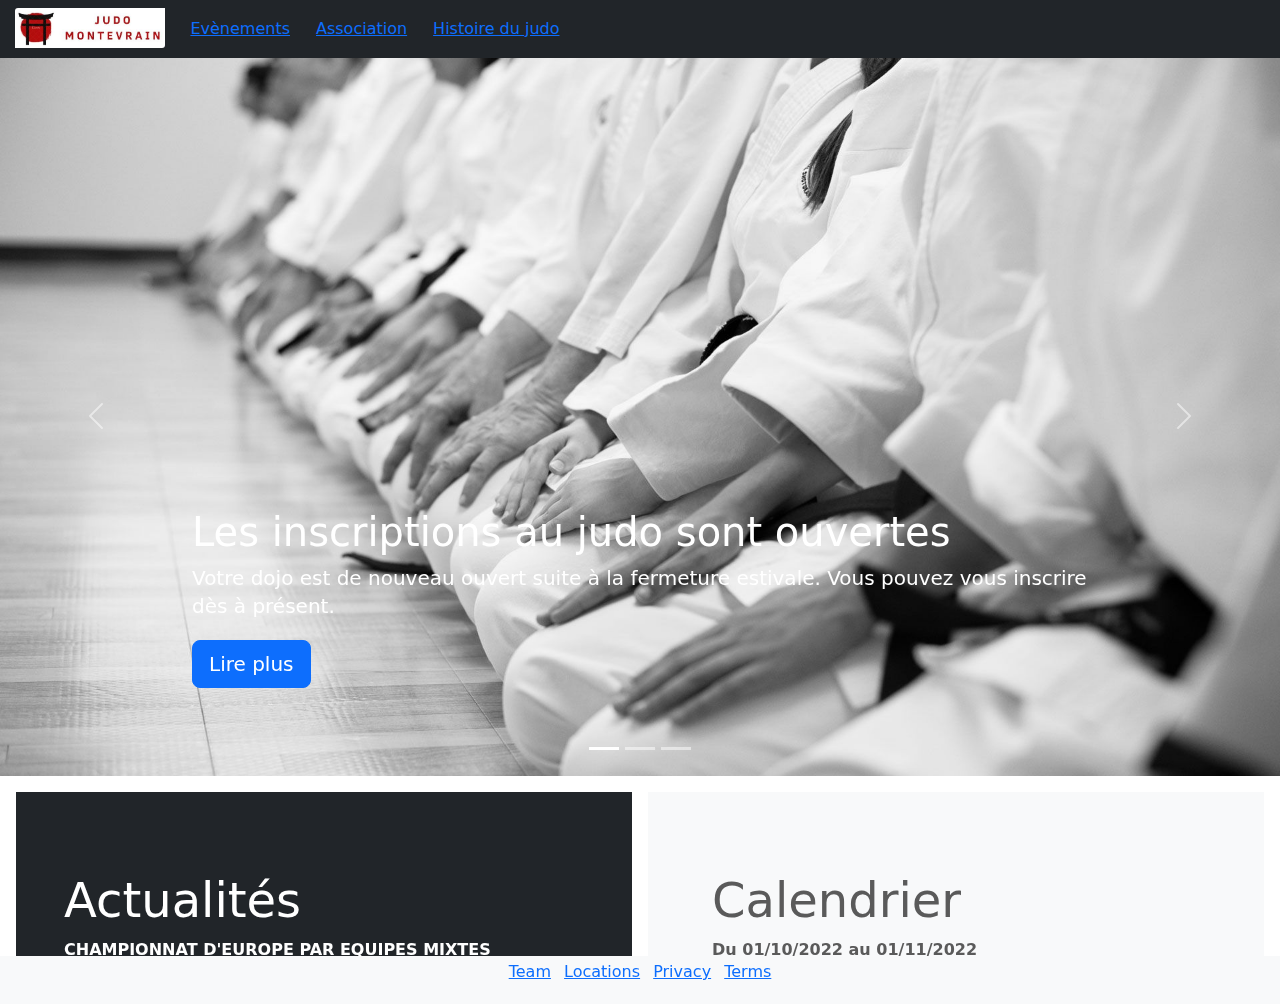
==== src/index.html @ 989186f9 "Integrate fluid version" ====
<!doctype html>
<html lang="en">
  <head>
    <meta charset="utf-8">
    <meta name="viewport" content="width=device-width, initial-scale=1">
    <meta name="description" content="Association de judo de Montévrain, venez nombreux. Première séance d'essai offerte.">
    <meta name="author" content="Justine Gachet">
    <meta name="generator" content="Ju 0.101.0">
    <title>Association de judo</title>    

<link href="../libraries/bootstrap-5.2.1-dist/css/bootstrap.min.css" rel="stylesheet">

    <style>
      .navbar {
        align-items: start;
      }

      .bd-placeholder-img {
        font-size: 1.125rem;
        text-anchor: middle;
        -webkit-user-select: none;
        -moz-user-select: none;
        user-select: none;
      }

      #logo_desktop {
        display: none;
        margin-left: 15px;
        border-radius: 3px 0 3px 0;
      }

      .container-fluid {
        width: calc(100% - 60px);
      }

      .toggler {
        width: 100%;
        display: flex;
        justify-content: end;
      }

      #logo_mobile {
        display: block;
        margin-left: 10px;
        border-radius: 3px 0 3px 0;
      }

      @media (min-width: 768px) {
        #logo_desktop {
          display: block;
        }
        #logo_mobile {
          display: none;
        }
        .toggler {
          display: none;
        }
      }
    </style>

    
    <!-- Custom styles for this template -->
    <link href="product.css" rel="stylesheet">
  </head>
  <body>

    <!-- Header -->
    
<header class="site-header sticky-top py-1">


  <nav class="navbar navbar-expand-md navbar-dark fixed-top bg-dark">
    <a class="logo" href="./index.html" >
      <img src="../assets/logo_desktop.jpg" height="40px" id="logo_desktop" class="align-self-start">
      <img src="../assets/logo_mobile.png" height="40px" id="logo_mobile" class="align-self-start">
    </a> 
    <div class="container-fluid">
      <div class="toggler">
        <button class="navbar-toggler" type="button" data-bs-toggle="collapse" data-bs-target="#navbarCollapse" aria-controls="navbarCollapse" aria-expanded="false" aria-label="Toggle navigation">
          <span class="navbar-toggler-icon"></span>
        </button>        
      </div>
      <div class="collapse navbar-collapse" id="navbarCollapse">
        <ul class="navbar-nav me-auto mb-2 mb-md-0">
          <li class="nav-item active">
            <button type="button" class="btn btn-link py-2" onclick="switchIframeSrc('event.html')">Evènements</button>
          </li>
          <li class="nav-item">
            <button type="button" class="btn btn-link py-2" onclick="switchIframeSrc('asso.html')">Association</button>
          </li>
          <li class="nav-item">
            <button type="button" class="btn btn-link py-2" onclick="switchIframeSrc('le_judo.html')">Histoire du judo</button>
          </li>
        </ul>
      </div>
    </div>
  </nav>


</header>

    <!-- Main -->

<main class="content" style="height: 100vh; margin-top: 48px;">
  <iframe
    id="iframe"
    src="event.html"
    width="100%"
    height="100%">  
  </iframe>
</main>

    <!-- Footer -->

<footer class="footer mt-auto py-1 bg-light text-center">
     <ul class="list-inline">
      <li class="list-inline-item"><a href="#">Team</a></li>
      <li class="list-inline-item"><a href="#">Locations</a></li>
      <li class="list-inline-item"><a href="#">Privacy</a></li>
      <li class="list-inline-item"><a href="#">Terms</a></li>
    </ul>
</footer>

    <!-- Javascript -->

    <script src="../libraries/bootstrap-5.2.1-dist/js/bootstrap.bundle.js"></script>

    <script src="main.js"></script>

      
  </body>
</html>
---- src/product.css ----
.container {
  max-width: 960px;
}

/*
 * Custom translucent site header
 */

.site-header {
  background-color: rgba(0, 0, 0, .85);
  -webkit-backdrop-filter: saturate(180%) blur(20px);
  backdrop-filter: saturate(180%) blur(20px);
}
.site-header a {
  color: #8e8e8e;
  transition: color .15s ease-in-out;
}
.site-header a:hover {
  color: #fff;
  text-decoration: none;
}

/*
 * Dummy devices (replace them with your own or something else entirely!)
 */

.product-device {
  position: absolute;
  right: 10%;
  bottom: -30%;
  width: 300px;
  height: 540px;
  background-color: #333;
  border-radius: 21px;
  transform: rotate(30deg);
}

.product-device::before {
  position: absolute;
  top: 10%;
  right: 10px;
  bottom: 10%;
  left: 10px;
  content: "";
  background-color: rgba(255, 255, 255, .1);
  border-radius: 5px;
}

.product-device-2 {
  top: -25%;
  right: auto;
  bottom: 0;
  left: 5%;
  background-color: #e5e5e5;
}


/*
 * Extra utilities
 */

.flex-equal > * {
  flex: 1;
}
@media (min-width: 768px) {
  .flex-md-equal > * {
    flex: 1;
  }
}
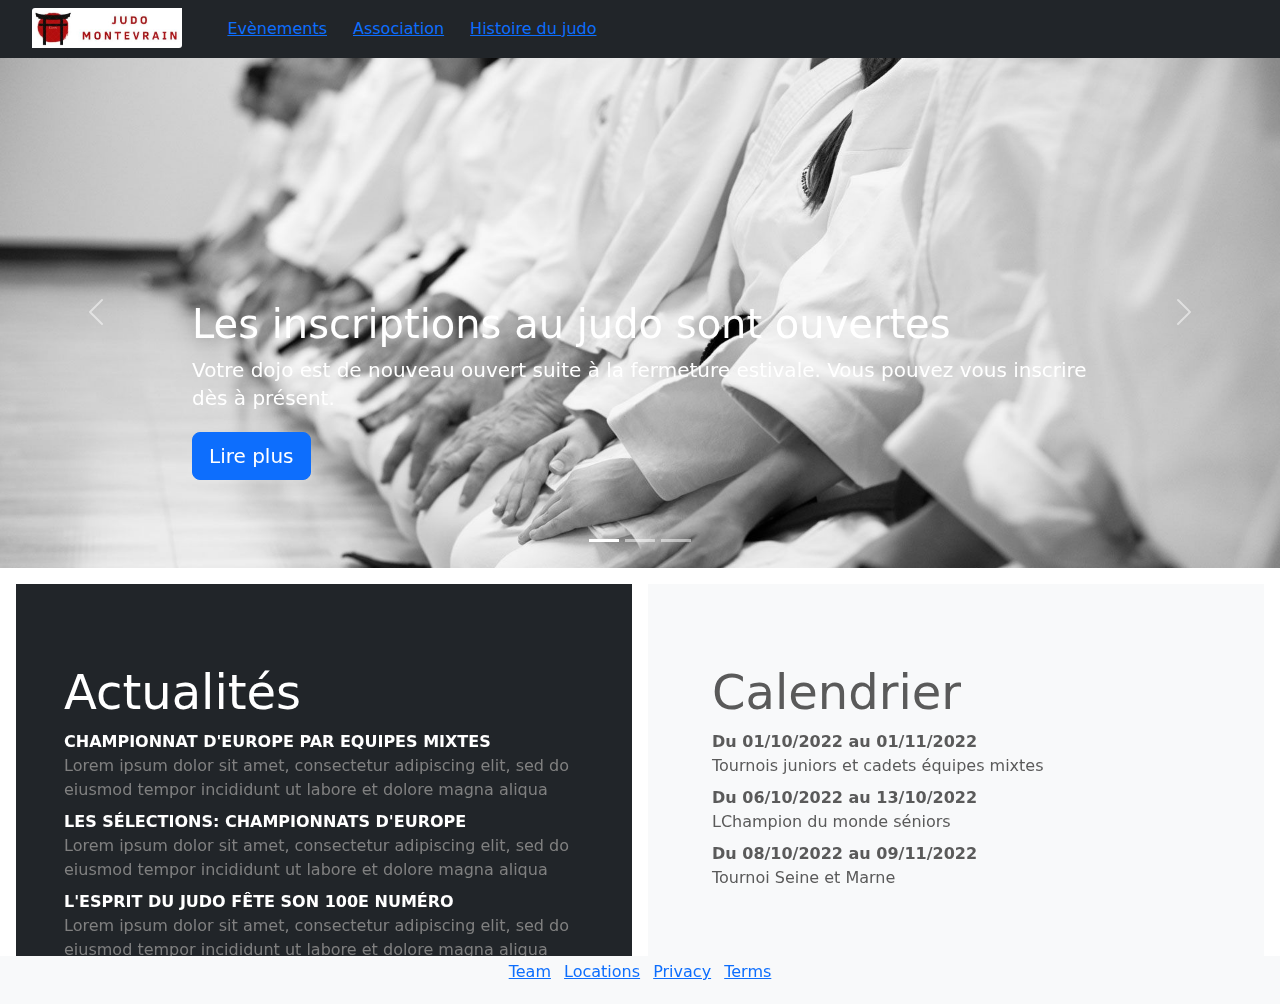
==== commit e360ab17: "Delete useless elements" ====
--- a/src/index.html
+++ b/src/index.html
@@ -11,6 +11,14 @@
 <link href="../libraries/bootstrap-5.2.1-dist/css/bootstrap.min.css" rel="stylesheet">
 
     <style>
+
+      .logo-toggler {
+        display: flex;
+        width: 100%;
+        margin-left: 17px;
+        margin-right: 20px;
+      }
+
       .navbar {
         align-items: start;
       }
@@ -28,10 +36,10 @@
         margin-left: 15px;
         border-radius: 3px 0 3px 0;
       }
-
+/* 
       .container-fluid {
         width: calc(100% - 60px);
-      }
+      } */
 
       .toggler {
         width: 100%;
@@ -55,6 +63,9 @@
         .toggler {
           display: none;
         }
+        .logo-toggler {
+          width: auto;
+        }
       }
     </style>
 
@@ -70,16 +81,20 @@
 
 
   <nav class="navbar navbar-expand-md navbar-dark fixed-top bg-dark">
-    <a class="logo" href="./index.html" >
-      <img src="../assets/logo_desktop.jpg" height="40px" id="logo_desktop" class="align-self-start">
-      <img src="../assets/logo_mobile.png" height="40px" id="logo_mobile" class="align-self-start">
-    </a> 
-    <div class="container-fluid">
+    <div class="logo-toggler">
+      <a class="logo" href="./index.html" >
+        <img src="../assets/logo_desktop.jpg" height="40px" id="logo_desktop" class="align-self-start">
+        <img src="../assets/logo_mobile.png" height="40px" id="logo_mobile" class="align-self-start">
+      </a> 
       <div class="toggler">
         <button class="navbar-toggler" type="button" data-bs-toggle="collapse" data-bs-target="#navbarCollapse" aria-controls="navbarCollapse" aria-expanded="false" aria-label="Toggle navigation">
           <span class="navbar-toggler-icon"></span>
         </button>        
       </div>
+    </div>
+
+    <div class="container-fluid">
+
       <div class="collapse navbar-collapse" id="navbarCollapse">
         <ul class="navbar-nav me-auto mb-2 mb-md-0">
           <li class="nav-item active">
@@ -122,11 +137,7 @@
 </footer>
 
     <!-- Javascript -->
-
     <script src="../libraries/bootstrap-5.2.1-dist/js/bootstrap.bundle.js"></script>
-
-    <script src="main.js"></script>
-
-      
+    <script src="main.js"></script>     
   </body>
 </html>
